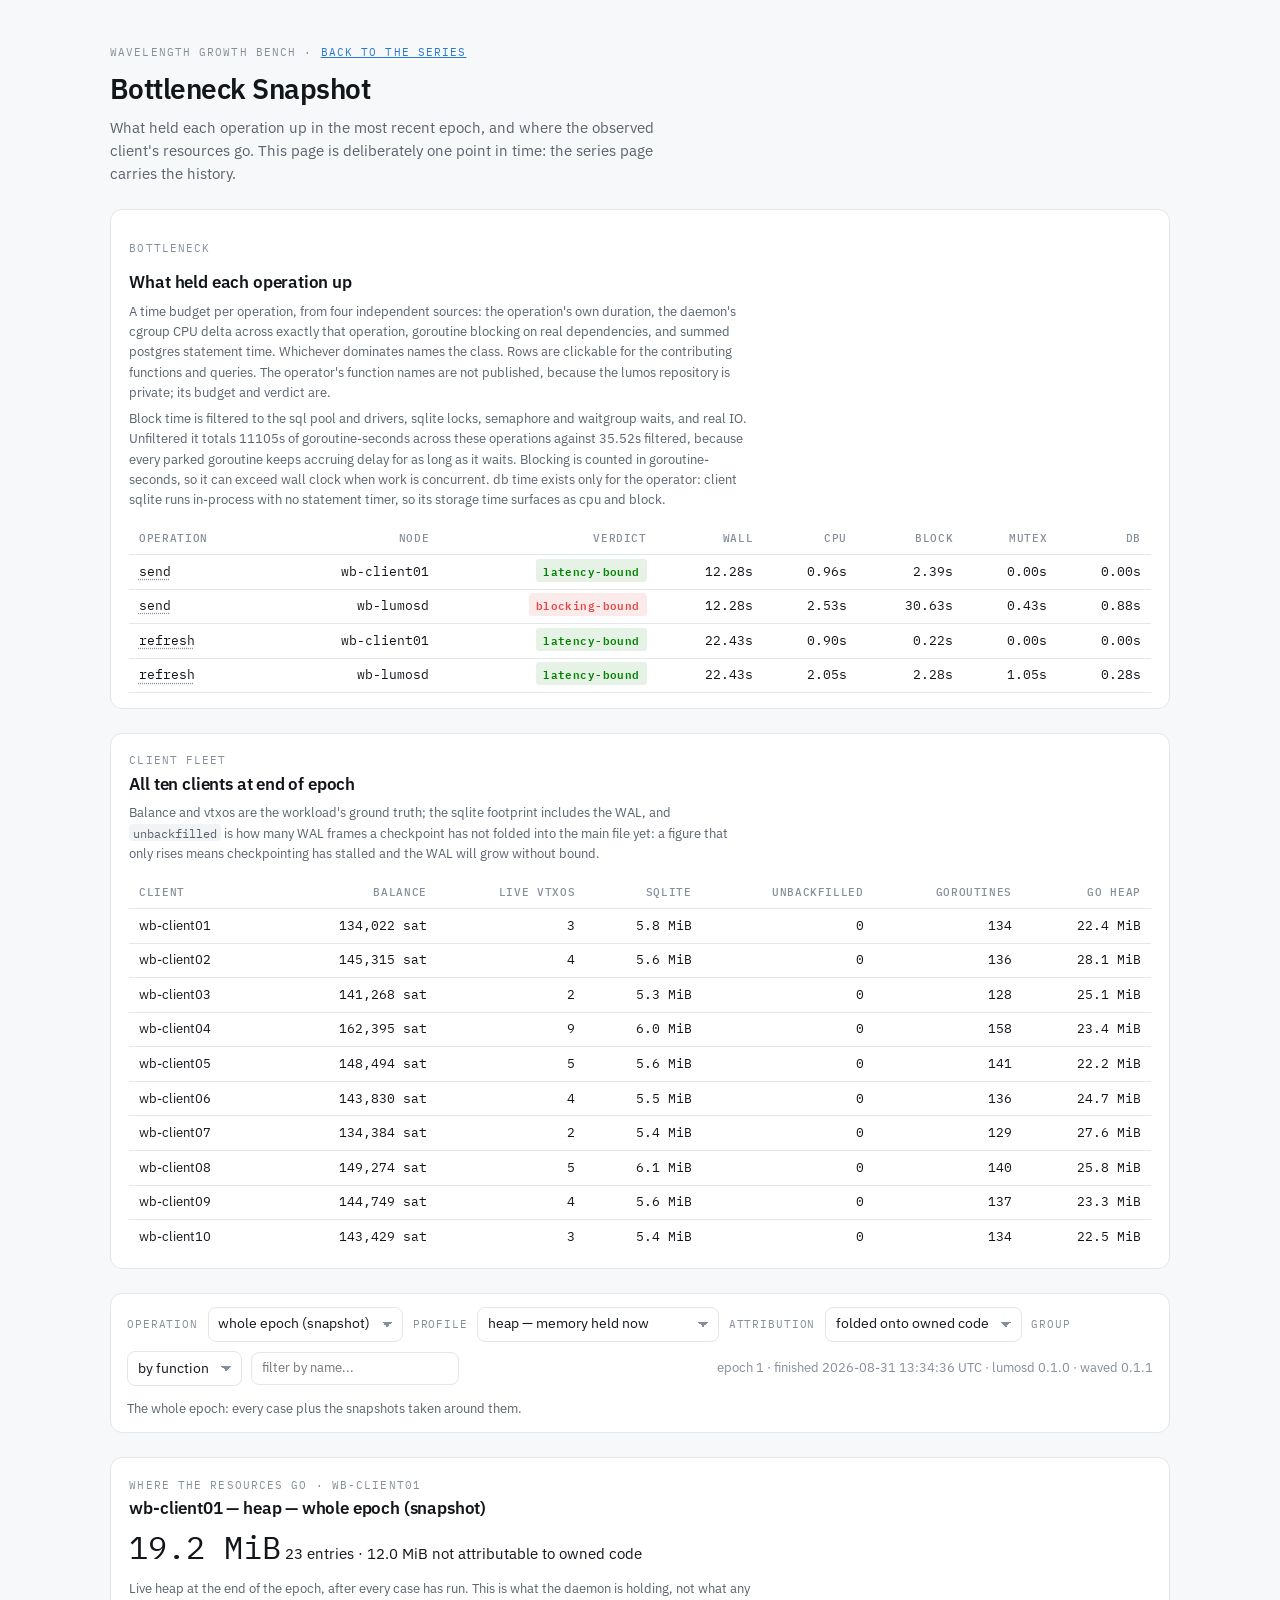
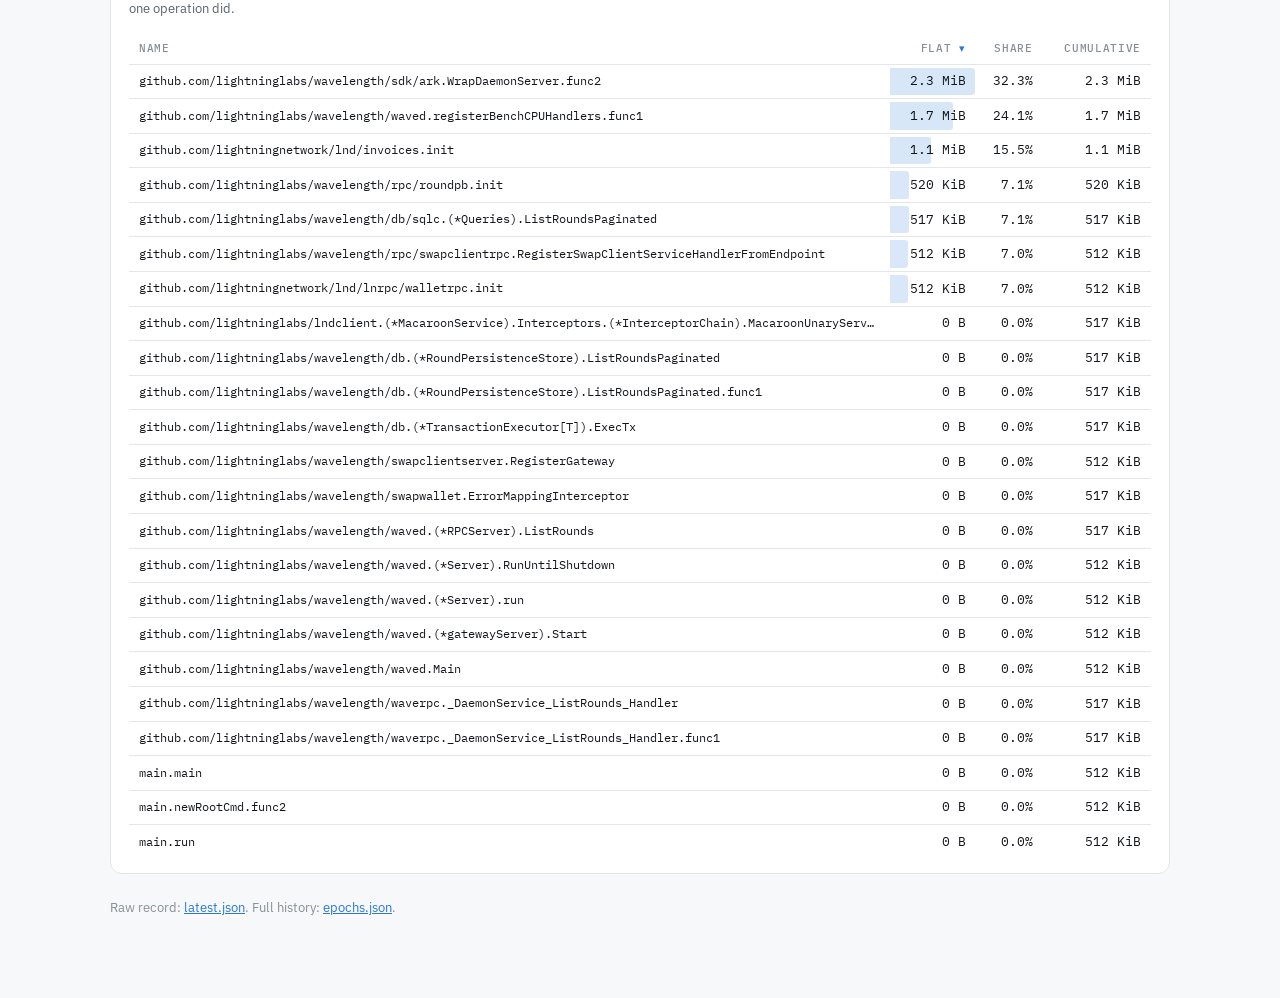
==== docs/nodes.html @ 622857ff "wavebench: initial harness, network, site" ====
<!doctype html>
<html lang="en">
<head>
<meta charset="utf-8">
<meta name="viewport" content="width=device-width, initial-scale=1">
<title>Bottleneck Snapshot</title>
<link rel="preconnect" href="https://fonts.googleapis.com">
<link rel="preconnect" href="https://fonts.gstatic.com" crossorigin>
<link rel="stylesheet" href="https://fonts.googleapis.com/css2?family=IBM+Plex+Sans:wght@400;500;600&family=IBM+Plex+Mono:wght@400;500;600&display=swap">
<link rel="stylesheet" href="tokens.css">
<style>
  /* Page-specific: the control row and the bar form. Everything else comes
     from tokens.css, which is generated from the series page. */
  .controls {
    display: flex; align-items: center; gap: .6rem; flex-wrap: wrap;
    padding: .8rem 1rem; background: var(--surface);
    border: 1px solid var(--hairline); border-radius: 12px;
  }
  .controls label {
    font-family: "IBM Plex Mono", monospace; font-size: .6875rem;
    letter-spacing: .08em; text-transform: uppercase; color: var(--ink-3);
  }
  select {
    font: inherit; font-size: .875rem; color: var(--ink);
    background: var(--surface); border: 1px solid var(--hairline);
    border-radius: 8px; padding: .34rem 2rem .34rem .6rem; cursor: pointer;
    appearance: none;
    background-image: linear-gradient(45deg, transparent 50%, var(--ink-3) 50%),
                      linear-gradient(135deg, var(--ink-3) 50%, transparent 50%);
    background-position: calc(100% - 15px) 52%, calc(100% - 10px) 52%;
    background-size: 5px 5px, 5px 5px;
    background-repeat: no-repeat;
  }
  select:focus-visible { outline: 2px solid var(--accent); outline-offset: 2px; }
  .controls .ctx { margin-left: auto; font-size: .8125rem; color: var(--ink-3); }

  input[type="search"] {
    font: inherit; font-size: .8125rem; color: var(--ink);
    background: var(--surface); border: 1px solid var(--hairline);
    border-radius: 8px; padding: .34rem .6rem; min-width: 13rem;
  }
  input[type="search"]:focus-visible { outline: 2px solid var(--accent); outline-offset: 2px; }

  th[data-sort] { cursor: pointer; user-select: none; }
  th[data-sort]:hover { color: var(--ink); }
  th.sorted::after { content: " \25BE"; color: var(--accent); }
  th.sorted.asc::after { content: " \25B4"; }

  /* Magnitude is drawn behind the value, so the table reads as a chart without
     needing a separate one. */
  td.mag { position: relative; }
  td.mag .b {
    position: absolute; left: 0; top: 3px; bottom: 3px;
    background: var(--series-1); opacity: .18; border-radius: 0 3px 3px 0;
  }
  td.mag span { position: relative; }
  td.neg .b { background: var(--good); }
  td.pos .b { background: var(--crit); }
  td.name { max-width: 42rem; overflow: hidden; text-overflow: ellipsis;
            font-size: .75rem; }
  tr.has-stack { cursor: pointer; }
  tr.stack td {
    font-size: .6875rem; color: var(--ink-3); white-space: pre-wrap;
    padding-top: 0; padding-bottom: .5rem;
  }

  /* Verdict pills. A named bottleneck class is a finding, so it reads as one;
     latency-bound is the benign case where no subsystem is the culprit. */
  #op-what { flex-basis: 100%; margin: .25rem 0 0; }
  .verdict { font-family: "IBM Plex Mono", ui-monospace, monospace;
    font-size: .6875rem; font-weight: 600; letter-spacing: .04em;
    padding: .125rem .4375rem; border-radius: 3px;
    background: var(--sunken); color: var(--ink-2); white-space: nowrap; }
  .verdict.cpu-bound, .verdict.db-bound, .verdict.lock-bound,
  .verdict.blocking-bound { background: var(--crit-bg); color: var(--crit); }
  .verdict.latency-bound { background: var(--good-bg); color: var(--good); }
  #bn-tbl tbody tr { cursor: pointer; }
  #bn-tbl tbody tr.open { background: var(--sunken); }
  tr.bn-detail > td { padding: 0 .625rem .75rem; }
  tr.bn-detail .cols { display: grid; gap: 1.125rem;
    grid-template-columns: repeat(auto-fit, minmax(14rem, 1fr)); }
  tr.bn-detail h4 { margin: 0 0 .25rem; font-size: .6875rem;
    letter-spacing: .06em; text-transform: uppercase; color: var(--ink-3); }
  tr.bn-detail ol { margin: 0; padding-left: 1.125rem; font-size: .75rem;
    color: var(--ink-2); }
  tr.bn-detail code { font-family: "IBM Plex Mono", ui-monospace, monospace;
    font-size: .6875rem; overflow-wrap: anywhere; }
</style>
</head>
<body>
<div class="wrap">
  <header>
    <span class="eyebrow">Wavelength Growth Bench &middot; <a href="./">back to the series</a></span>
    <h1>Bottleneck Snapshot</h1>
    <p class="lede">What held each operation up in the most recent epoch, and where
      the observed client's resources go. This page is deliberately one point in
      time: the series page carries the history.</p>
  </header>

  <section class="card" id="bn-card" hidden>
    <p class="eyebrow">Bottleneck</p>
    <h2>What held each operation up</h2>
    <p class="note">A time budget per operation, from four independent sources:
      the operation's own duration, the daemon's cgroup CPU delta across
      exactly that operation, goroutine blocking on real dependencies, and
      summed postgres statement time. Whichever dominates names the class.
      Rows are clickable for the contributing functions and queries. The
      operator's function names are not published, because the lumos
      repository is private; its budget and verdict are.</p>
    <p class="note" id="bn-caveat"></p>
    <div class="scroll"><table id="bn-tbl"><thead><tr>
      <th>operation</th><th>node</th><th>verdict</th>
      <th class="num">wall</th><th class="num">cpu</th><th class="num">block</th>
      <th class="num">mutex</th><th class="num">db</th>
    </tr></thead><tbody></tbody></table></div>
  </section>

  <section class="card">
    <span class="eyebrow">Client fleet</span>
    <h2>All ten clients at end of epoch</h2>
    <p class="note">Balance and vtxos are the workload's ground truth; the sqlite
      footprint includes the WAL, and <code>unbackfilled</code> is how many WAL
      frames a checkpoint has not folded into the main file yet: a figure that
      only rises means checkpointing has stalled and the WAL will grow without
      bound.</p>
    <div class="scroll"><table id="fleet-tbl"><thead><tr>
      <th>client</th><th class="num">balance</th><th class="num">live vtxos</th>
      <th class="num">sqlite</th><th class="num">unbackfilled</th>
      <th class="num">goroutines</th><th class="num">go heap</th>
    </tr></thead><tbody></tbody></table></div>
  </section>

  <section class="controls">
    <label for="op">Operation</label>
    <select id="op">
      <option value="epoch">whole epoch (snapshot)</option>
      <option value="send">send</option>
      <option value="refresh">refresh</option>
      <option value="growth">across epochs</option>
    </select>
    <label for="prof">Profile</label>
    <select id="prof">
      <option value="heap">heap &mdash; memory held now</option>
      <option value="allocs">allocs &mdash; memory ever allocated</option>
      <option value="goroutine">goroutines</option>
    </select>
    <label for="attr">Attribution</label>
    <select id="attr">
      <option value="folded">folded onto owned code</option>
      <option value="raw">raw, by leaf function</option>
    </select>
    <label for="grp">Group</label>
    <select id="grp">
      <option value="fn">by function</option>
      <option value="pkg">by package</option>
    </select>
    <input id="filter" type="search" placeholder="filter by name..." autocomplete="off">
    <span class="ctx" id="ctx"></span>
    <p class="note" id="op-what"></p>
  </section>

  <section class="card">
    <span class="eyebrow">Where the resources go &middot; wb-client01</span>
    <h2 id="prof-h">Profile</h2>
    <div class="hero"><span class="n num" id="prof-hero" style="font-size:2rem">&mdash;</span>
      <span class="u" id="prof-sub"></span></div>
    <p class="note" id="prof-note"></p>
    <div class="scroll"><table id="prof-tbl"><thead><tr>
      <th data-sort="name">name</th>
      <th data-sort="flat" class="sorted">flat</th>
      <th>share</th>
      <th data-sort="cum">cumulative</th>
    </tr></thead><tbody></tbody></table></div>
    <p class="note" id="prof-empty" hidden></p>
  </section>

  <footer id="footer"></footer>
</div>

<script>
const fmtBytes = b => {
  const s = b < 0 ? '−' : '';
  b = Math.abs(b);
  if (b >= 1073741824) return s + (b / 1073741824).toFixed(2) + ' GiB';
  if (b >= 1048576) return s + (b / 1048576).toFixed(1) + ' MiB';
  if (b >= 1024) return s + (b / 1024).toFixed(0) + ' KiB';
  return s + b + ' B';
};
const fmtCount = n => (n === null || n === undefined) ? '—' : n.toLocaleString('en-US');
const fmtSat = v => (v === null || v === undefined) ? '—' : fmtCount(+v) + ' sat';

let LATEST = null;
let PROFILES = null;
const sortState = { prof: { key: 'flat', asc: false } };

const CASE_WHAT = {
  send: '30 client-to-client OOR payments in 3 waves of 10: every client sends '
      + 'once per wave, concurrently, to a uniformly random other client, '
      + '2000-5000 sat, timed from submission to the OOR session reaching a '
      + 'terminal state.',
  refresh: 'Every client queues a refresh of its whole vtxo set and auto-joins '
      + 'the next round, so all ten land in one 10-participant round; timed '
      + 'until each client’s round FSM reaches a terminal state, with the '
      + 'harness mining throughout.',
};

// One renderer for the profile table.
function renderTable(tblId, rows, cols, state) {
  const tbl = document.getElementById(tblId);
  const tbody = tbl.querySelector('tbody');
  tbody.textContent = '';
  tbl.querySelectorAll('th[data-sort]').forEach(th => {
    th.classList.toggle('sorted', th.dataset.sort === state.key);
    th.classList.toggle('asc', th.dataset.sort === state.key && state.asc);
  });

  const dir = state.asc ? 1 : -1;
  rows = rows.slice().sort((a, b) => {
    const k = state.key;
    if (k === 'name') return dir * String(a.name).localeCompare(String(b.name));
    return dir * ((a[k] || 0) - (b[k] || 0));
  });

  const max = Math.max(...rows.map(r => Math.abs(r[cols.magKey] || 0)), 1);
  for (const r of rows) {
    const tr = document.createElement('tr');
    if (r.stack && r.stack.length) tr.className = 'has-stack';

    const name = document.createElement('td');
    name.className = 'name';
    // Names come from a binary and are not markup; insert as text.
    name.textContent = r.name;
    name.title = r.name;
    tr.append(name);

    for (const c of cols.cells) {
      const td = document.createElement('td');
      if (c.mag) {
        td.className = 'mag' + (r[c.key] < 0 ? ' neg' : (cols.signed ? ' pos' : ''));
        const b = document.createElement('div');
        b.className = 'b';
        b.style.width = (Math.abs(r[c.key] || 0) / max * 100).toFixed(1) + '%';
        td.append(b);
        const sp = document.createElement('span');
        sp.textContent = c.fmt(r[c.key]);
        td.append(sp);
      } else {
        td.textContent = c.fmt(r[c.key], r);
      }
      tr.append(td);
    }
    tbody.append(tr);

    if (r.stack && r.stack.length) {
      const sr = document.createElement('tr');
      sr.className = 'stack';
      sr.hidden = true;
      const td = document.createElement('td');
      td.colSpan = 1 + cols.cells.length;
      td.textContent = r.stack.join('\n');
      sr.append(td);
      tbody.append(sr);
      tr.addEventListener('click', () => { sr.hidden = !sr.hidden; });
    }
  }
  return rows.length;
}

function renderProfile() {
  const node = 'wb-client01';
  const op = document.getElementById('op').value;
  const kind = document.getElementById('prof').value;
  const attr = document.getElementById('attr').value;
  const group = document.getElementById('grp').value;
  const q = document.getElementById('filter').value.trim().toLowerCase();
  const empty = document.getElementById('prof-empty');
  const tbody = document.getElementById('prof-tbl').querySelector('tbody');

  const opLabel = document.getElementById('op').selectedOptions[0].textContent;
  document.getElementById('prof-h').textContent =
    node + ' — ' + kind + ' — ' + opLabel;

  document.getElementById('op-what').textContent =
    CASE_WHAT[op] || (op === 'epoch'
      ? 'The whole epoch: every case plus the snapshots taken around them.'
      : op === 'growth'
      ? 'Difference between this epoch and the first epoch captured, so what '
        + 'has accumulated rather than what one run did.'
      : '');

  const show = (msg) => {
    tbody.textContent = '';
    document.getElementById('prof-hero').textContent = 'n/a';
    document.getElementById('prof-sub').textContent = '';
    empty.hidden = false;
    empty.textContent = msg;
  };

  if (!PROFILES) return show('No profile data published yet.');
  const n = PROFILES.nodes[node];
  if (!n) return show('No profiles captured for this node.');

  let src, note, signed = false;
  if (op === 'epoch') {
    src = (n.snapshot || {})[kind];
    note = {
      heap: 'Live heap at the end of the epoch, after every case has run. This is ' +
            'what the daemon is holding, not what any one operation did.',
      allocs: 'Every allocation since the daemon started, so this is lifetime churn ' +
              'across all epochs, not this epoch alone. Pick an operation to scope it.',
      goroutine: 'Goroutines at the end of the epoch, grouped by the frame that ' +
                 'identifies them. Click a row for its stack.',
    }[kind];
  } else if (op === 'growth') {
    src = (n.growth || {})[kind];
    signed = true;
    note = 'Difference between the epoch-boundary profiles of epoch ' +
      PROFILES.baseline_epoch + ' and epoch ' + PROFILES.epoch +
      '. Positive means the client is holding or allocating more than it was.';
  } else {
    const c = (n.cases || {})[op];
    src = c ? c[kind] : null;
    signed = true;
    note = 'Difference across a capture taken immediately before and after this ' +
      'case, so it is scoped to that operation. For allocs it is what the ' +
      'operation allocated; for heap it is what the operation left behind.';
    if (c && c.goroutine_delta !== undefined && kind === 'goroutine') {
      note = 'This case changed the goroutine count by ' +
        (c.goroutine_delta >= 0 ? '+' : '') + c.goroutine_delta +
        '. Per-stack differences are not kept for goroutines; use the whole-epoch ' +
        'snapshot for stacks.';
    }
  }
  document.getElementById('prof-note').textContent = note || '';

  if (!src) {
    if (op === 'growth') {
      return show('Growth needs epoch-boundary profiles from two epochs. ' +
        PROFILES.profiles_available + ' captured so far.');
    }
    if (op !== 'epoch' && kind === 'goroutine') {
      const d = ((n.cases || {})[op] || {}).goroutine_delta;
      return show(d === undefined
        ? 'No goroutine capture for this case yet.'
        : 'Goroutine count changed by ' + (d >= 0 ? '+' : '') + d +
          ' during this case. Switch to the whole-epoch snapshot for per-stack detail.');
    }
    return show('No ' + kind + ' profile for this selection. It is captured from the ' +
      'next epoch onward.');
  }

  const unit = src.unit;
  const fmt = unit === 'bytes' ? fmtBytes : fmtCount;
  let list = group === 'pkg' ? (src.packages || []) : (src[attr] || []);
  let rows = list.map(r => ({
    name: group === 'pkg' ? r.pkg : r.fn,
    flat: r.flat, cum: r.cum !== undefined ? r.cum : r.flat, stack: r.stack,
  }));
  if (q) rows = rows.filter(r => r.name.toLowerCase().includes(q));

  const total = rows.reduce((a, r) => a + Math.abs(r.flat), 0);
  document.getElementById('prof-hero').textContent =
    unit === 'bytes' ? fmt(src.total) : fmtCount(src.total);
  const bits = [rows.length + ' entries'];
  if (q) bits.push('matching "' + q + '"');
  if (attr === 'folded' && src.unattributed) {
    bits.push(fmt(src.unattributed) + ' not attributable to owned code');
  }
  document.getElementById('prof-sub').textContent = bits.join(' · ');

  const count = renderTable('prof-tbl', rows, {
    magKey: 'flat', signed,
    cells: [
      { key: 'flat', mag: true, fmt: v => (signed && v > 0 ? '+' : '') + fmt(v) },
      { key: 'flat', fmt: v => total ? (Math.abs(v) / total * 100).toFixed(1) + '%' : '0%' },
      { key: 'cum', fmt: v => fmt(v) },
    ],
  }, sortState.prof);

  empty.hidden = count > 0;
  if (!count) {
    empty.textContent = q ? 'Nothing matches that filter.'
      : (src.total === 0
        ? 'The client did no measurable ' + kind + ' work during this operation.'
        : 'No rows for this view.');
  }
}

function renderFleet() {
  const tb = document.querySelector('#fleet-tbl tbody');
  tb.textContent = '';
  const clients = LATEST.clients || {};
  for (const name of Object.keys(clients).sort()) {
    const c = clients[name];
    const tr = document.createElement('tr');
    const cells = [
      name,
      fmtSat(c.balance_sat),
      fmtCount(c.live_vtxos),
      c.sqlite_bytes != null ? fmtBytes(c.sqlite_bytes) : '—',
      c.wal && c.wal.unbackfilled != null ? fmtCount(c.wal.unbackfilled) : '—',
      fmtCount(c.goroutines),
      c.heap_bytes != null ? fmtBytes(c.heap_bytes) : '—',
    ];
    cells.forEach((v, i) => {
      const td = document.createElement('td');
      td.textContent = v;
      if (i === 0) td.style.fontFamily = 'inherit';
      tr.append(td);
    });
    tb.append(tr);
  }
}

function fmtS(v) {
  return (v === null || v === undefined) ? '—' : v.toFixed(2) + 's';
}

function bnDetail(op) {
  if (op.top && op.top.redacted) {
    return '<p class="note">' + op.top.redacted + '.</p>';
  }
  const list = (title, rows, fmt) => rows && rows.length
    ? '<div><h4>' + title + '</h4><ol>' +
      rows.slice(0, 6).map(fmt).join('') + '</ol></div>'
    : '';
  return '<div class="cols">' +
    list('CPU by function', op.top.cpu,
      r => '<li><code>' + r.fn + '</code> &middot; ' +
           r.self_s.toFixed(2) + 's</li>') +
    list('CPU by package', op.top.cpu_packages,
      r => '<li><code>' + r.pkg + '</code> &middot; ' +
           r.self_s.toFixed(2) + 's</li>') +
    list('Blocked on', op.top.block,
      r => '<li><code>' + r.fn + '</code> &middot; ' +
           r.self_s.toFixed(2) + 's</li>') +
    list('Slowest queries', op.top.db,
      r => '<li>' + r.total_ms.toFixed(0) + 'ms over ' + r.calls +
           ' calls &middot; <code>' +
           r.query.replace(/^-- name: /, '') + '</code></li>') +
    '</div>';
}

function renderBottlenecks(b) {
  if (!b || !b.operations || !b.operations.length) return;
  document.getElementById('bn-card').hidden = false;
  const raw = b.operations.reduce((a, o) => a + (o.budget.block_raw_s || 0), 0);
  const filt = b.operations.reduce((a, o) => a + (o.budget.block_s || 0), 0);
  document.getElementById('bn-caveat').textContent =
    'Block time is filtered to the sql pool and drivers, sqlite locks, '
    + 'semaphore and waitgroup waits, and real IO. Unfiltered it totals '
    + raw.toFixed(0) + 's of goroutine-seconds across these operations against '
    + filt.toFixed(2) + 's filtered, because every parked goroutine keeps '
    + 'accruing delay for as long as it waits. Blocking is counted in '
    + 'goroutine-seconds, so it can exceed wall clock when work is concurrent. '
    + 'db time exists only for the operator: client sqlite runs in-process '
    + 'with no statement timer, so its storage time surfaces as cpu and block.';

  const tb = document.querySelector('#bn-tbl tbody');
  tb.innerHTML = '';
  b.operations.forEach(op => {
    const tr = document.createElement('tr');
    const what = CASE_WHAT[op.case];
    const caseCell = what
      ? '<td class="explained" title="' + what + '">' + op.case + '</td>'
      : '<td>' + op.case + '</td>';
    tr.innerHTML = caseCell + '<td>' + op.node + '</td>'
      + '<td><span class="verdict ' + op.verdict + '">' + op.verdict
      + '</span></td>'
      + '<td class="num">' + fmtS(op.budget.wall_s) + '</td>'
      + '<td class="num">' + fmtS(op.budget.cpu_s) + '</td>'
      + '<td class="num">' + fmtS(op.budget.block_s) + '</td>'
      + '<td class="num">' + fmtS(op.budget.mutex_s) + '</td>'
      + '<td class="num">' + fmtS(op.budget.db_s) + '</td>';
    const det = document.createElement('tr');
    det.className = 'bn-detail';
    det.hidden = true;
    det.innerHTML = '<td colspan="8"><p class="note">' + op.why + '</p>'
      + bnDetail(op) + '</td>';
    tr.addEventListener('click', () => {
      det.hidden = !det.hidden;
      tr.classList.toggle('open', !det.hidden);
    });
    tb.appendChild(tr);
    tb.appendChild(det);
  });
}

function wireSorting() {
  document.getElementById('prof-tbl').querySelectorAll('th[data-sort]').forEach(th => {
    th.addEventListener('click', () => {
      const st = sortState.prof;
      if (st.key === th.dataset.sort) st.asc = !st.asc;
      else { st.key = th.dataset.sort; st.asc = false; }
      renderProfile();
    });
  });
}

for (const id of ['op', 'prof', 'attr', 'grp']) {
  document.getElementById(id).addEventListener('change', renderProfile);
}
let t;
document.getElementById('filter').addEventListener('input', () => {
  clearTimeout(t);
  t = setTimeout(renderProfile, 120);
});
wireSorting();

Promise.all([
  fetch('latest.json').then(r => r.json()),
  fetch('profiles.json').then(r => r.ok ? r.json() : null).catch(() => null),
  fetch('bottlenecks.json').then(r => r.ok ? r.json() : null).catch(() => null),
]).then(([d, p, b]) => {
  LATEST = d;
  PROFILES = p;
  document.getElementById('ctx').textContent =
    `epoch ${d.epoch} · finished ${d.finished_at.replace('T', ' ').replace('Z', ' UTC')}` +
    ` · lumosd ${d.versions.lumosd} · waved ${d.versions.waved}`;
  renderBottlenecks(b);
  renderFleet();
  renderProfile();
  document.getElementById('footer').innerHTML =
    'Raw record: <a href="latest.json">latest.json</a>. Full history: ' +
    '<a href="epochs.json">epochs.json</a>.';
}).catch(err => {
  document.getElementById('ctx').textContent = 'could not load latest.json: ' + err;
});
</script>
</body>
</html>
---- docs/tokens.css ----
/* Generated from index.html by bench/render.sh. Do not edit. */
/* Light palette is the complete set; the dark blocks below redefine only
     tokens, so nothing is ever defined solely behind a media query. */
  :root {
    color-scheme: light;
    --ground:   #f7f8f9;
    --surface:  #ffffff;
    --sunken:   #f1f3f5;
    --hairline: #e3e6ea;
    --grid:     #edf0f3;
    --ink:      #12151a;
    --ink-2:    #5a626d;
    --ink-3:    #868e99;
    --accent:   #2a78d6;
    --good:     #008300;
    --good-bg:  #e6f2e6;
    --crit:     #e34948;
    --crit-bg:  #fbeaea;
    --series-1: #2a78d6;
    --series-2: #eb6834;
    --series-3: #1baf7a;
  }
  @media (prefers-color-scheme: dark) {
    :root:not([data-theme="light"]) {
      color-scheme: dark;
      --ground:   #0f1216;
      --surface:  #171b21;
      --sunken:   #1d2229;
      --hairline: #262c34;
      --grid:     #222831;
      --ink:      #f2f4f7;
      --ink-2:    #a6aeb9;
      --ink-3:    #767e89;
      --accent:   #3987e5;
      --good:     #4caf50;
      --good-bg:  #16281a;
      --crit:     #e66767;
      --crit-bg:  #2b1a1a;
      --series-1: #3987e5;
      --series-2: #d95926;
      --series-3: #199e70;
    }
  }
  :root[data-theme="dark"] {
    color-scheme: dark;
    --ground:   #0f1216;
    --surface:  #171b21;
    --sunken:   #1d2229;
    --hairline: #262c34;
    --grid:     #222831;
    --ink:      #f2f4f7;
    --ink-2:    #a6aeb9;
    --ink-3:    #767e89;
    --accent:   #3987e5;
    --good:     #4caf50;
    --good-bg:  #16281a;
    --crit:     #e66767;
    --crit-bg:  #2b1a1a;
    --series-1: #3987e5;
    --series-2: #d95926;
    --series-3: #199e70;
  }

  *, *::before, *::after { box-sizing: border-box; }
  body {
    margin: 0;
    padding: 2.75rem 1.25rem 5rem;
    background: var(--ground);
    color: var(--ink);
    font-family: "IBM Plex Sans", ui-sans-serif, system-ui, -apple-system, "Segoe UI", sans-serif;
    font-size: 15px;
    line-height: 1.55;
    -webkit-font-smoothing: antialiased;
  }
  .wrap { max-width: 1060px; margin: 0 auto; display: flex; flex-direction: column; gap: 1.5rem; }

  /* Numbers are the content here, so every measured value is set in mono and
     tabular so columns line up. */
  .num { font-family: "IBM Plex Mono", ui-monospace, SFMono-Regular, Menlo, monospace;
         font-variant-numeric: tabular-nums; }

  .eyebrow {
    font-family: "IBM Plex Mono", ui-monospace, monospace;
    font-size: .6875rem; letter-spacing: .1em; text-transform: uppercase;
    color: var(--ink-3);
  }
  header { display: flex; flex-direction: column; gap: .35rem; }
  h1 { font-size: 1.75rem; font-weight: 600; letter-spacing: -.018em; margin: 0;
       text-wrap: balance; }
  .lede { color: var(--ink-2); margin: 0; max-width: 62ch; }
  .meta { display: flex; flex-wrap: wrap; gap: .4rem .5rem; align-items: center;
          margin-top: .5rem; }

  .chip {
    display: inline-flex; align-items: center; gap: .4rem;
    border: 1px solid var(--hairline); border-radius: 999px;
    padding: .17rem .6rem; font-size: .75rem; color: var(--ink-2);
    background: var(--surface);
  }
  .chip.ok   { color: var(--good); background: var(--good-bg); border-color: transparent; }
  .chip.bad  { color: var(--crit); background: var(--crit-bg); border-color: transparent; }
  .chip .dot { width: 6px; height: 6px; border-radius: 50%; background: currentColor; flex: none; }

  .readout {
    display: grid; gap: 1px; background: var(--hairline);
    border: 1px solid var(--hairline); border-radius: 12px; overflow: hidden;
    grid-template-columns: repeat(auto-fit, minmax(158px, 1fr));
  }
  .cell { background: var(--surface); padding: .9rem 1rem 1rem; }
  .cell .k { font-family: "IBM Plex Mono", monospace; font-size: .6875rem;
             letter-spacing: .08em; text-transform: uppercase; color: var(--ink-3); }
  .cell .v { font-size: 1.55rem; font-weight: 500; line-height: 1.2; margin-top: .3rem;
             font-family: "IBM Plex Mono", ui-monospace, monospace;
             font-variant-numeric: tabular-nums; letter-spacing: -.02em; }
  .cell .d { font-size: .75rem; color: var(--ink-3); margin-top: .2rem; line-height: 1.4; }

  .card {
    background: var(--surface); border: 1px solid var(--hairline);
    border-radius: 12px; padding: 1.15rem 1.15rem .9rem;
    display: flex; flex-direction: column; gap: .1rem;
  }
  .card h2 { font-size: 1.0625rem; font-weight: 600; margin: 0; letter-spacing: -.01em; }
  .note { color: var(--ink-2); font-size: .8125rem; margin: .3rem 0 0; max-width: 78ch; }
  .warn { color: var(--crit); font-size: .8125rem; margin: .4rem 0 0; }
  code { font-family: "IBM Plex Mono", monospace; font-size: .95em;
         background: var(--sunken); padding: .05em .3em; border-radius: 4px; }

  .explained { text-decoration: underline dotted var(--ink-3);
    text-underline-offset: 3px; cursor: help; }
  .legend { display: flex; flex-wrap: wrap; gap: .9rem; margin: .75rem 0 .1rem; }
  .legend span { display: inline-flex; align-items: center; gap: .4rem;
                 font-size: .8125rem; color: var(--ink-2); }
  .swatch { width: 10px; height: 10px; border-radius: 3px; flex: none; }

  .plot { position: relative; width: 100%; }
  svg { display: block; width: 100%; height: auto; }
  .tip {
    position: absolute; pointer-events: none; opacity: 0; transition: opacity .08s linear;
    background: var(--surface); border: 1px solid var(--hairline); border-radius: 8px;
    padding: .5rem .6rem; font-size: .8125rem;
    box-shadow: 0 6px 18px rgb(18 21 26 / 14%); white-space: nowrap; z-index: 5;
  }
  .tip .hd { font-family: "IBM Plex Mono", monospace; font-size: .6875rem;
             letter-spacing: .08em; text-transform: uppercase;
             color: var(--ink-3); margin-bottom: .3rem; }
  .tip .row { display: flex; align-items: center; gap: .4rem; color: var(--ink-2); }
  .tip .row b { color: var(--ink); font-weight: 500;
                font-family: "IBM Plex Mono", monospace; font-variant-numeric: tabular-nums; }

  .scroll { overflow-x: auto; margin-top: .75rem; }
  table { border-collapse: collapse; width: 100%; font-size: .8125rem; }
  th, td { text-align: right; padding: .42rem .6rem; white-space: nowrap;
           border-bottom: 1px solid var(--hairline); }
  td { font-family: "IBM Plex Mono", ui-monospace, monospace; font-variant-numeric: tabular-nums; }
  th { font-family: "IBM Plex Mono", monospace; font-size: .6875rem; font-weight: 500;
       letter-spacing: .06em; text-transform: uppercase; color: var(--ink-3);
       position: sticky; top: 0; background: var(--surface); }
  th:first-child, td:first-child { text-align: left; }
  tbody tr:last-child td { border-bottom: none; }

  /* Status is a pill, so it never rests on color alone. */
  .pill { display: inline-block; border-radius: 999px; padding: .05rem .45rem;
          font-size: .75rem; font-weight: 500; }
  .pill.ok  { color: var(--good); background: var(--good-bg); }
  .pill.bad { color: var(--crit); background: var(--crit-bg); }

  details > summary {
    cursor: pointer; color: var(--ink-2); font-size: .875rem;
    padding: .1rem 0; border-radius: 4px;
  }
  details > summary:focus-visible,
  a:focus-visible { outline: 2px solid var(--accent); outline-offset: 2px; }
  footer { color: var(--ink-3); font-size: .8125rem; }
  a { color: var(--accent); }
  @media (prefers-reduced-motion: reduce) { * { transition: none !important; } }
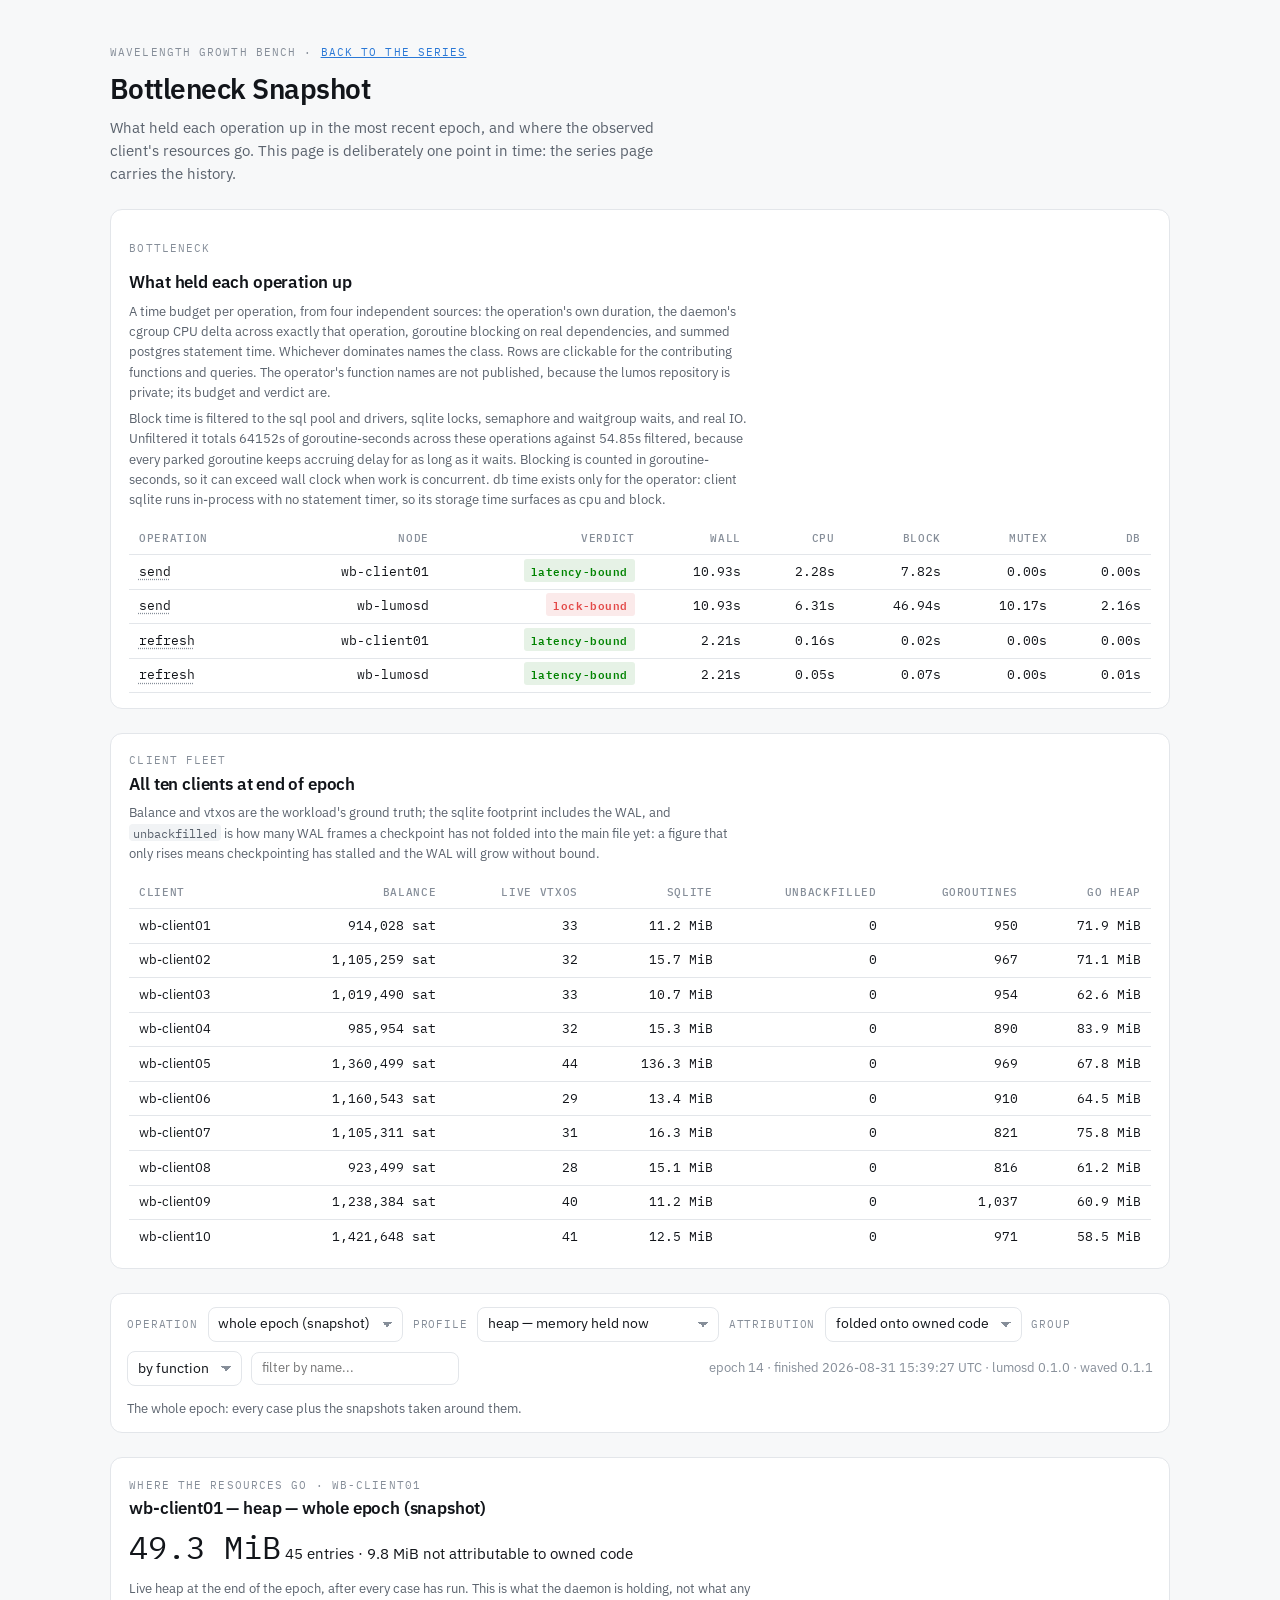
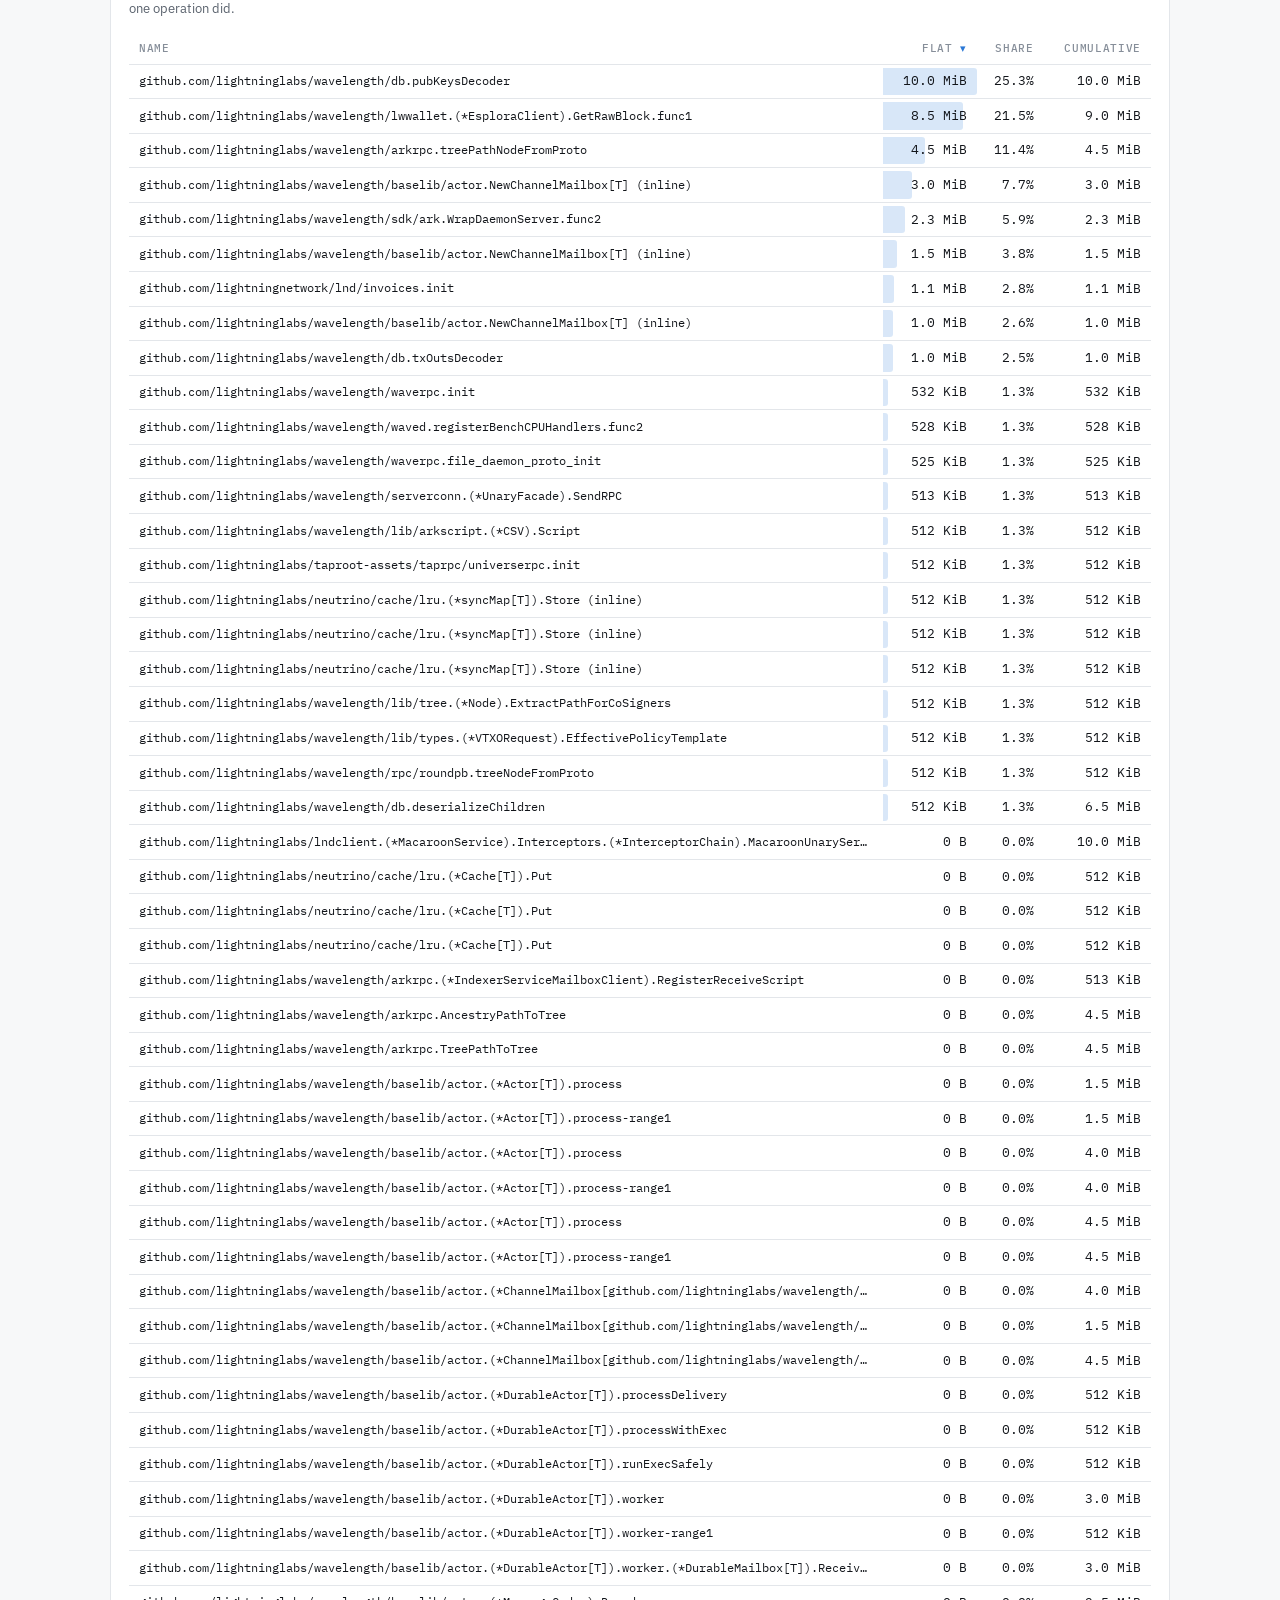
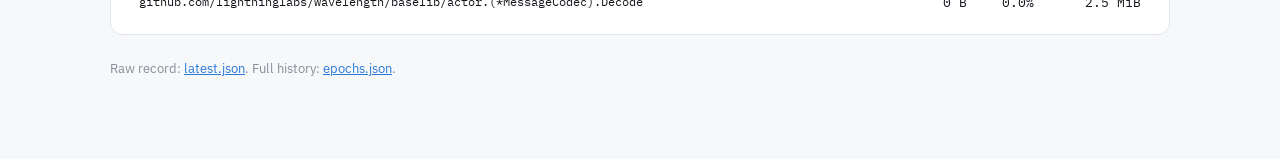
==== commit 965de693: "wavebench v2.1: wallet-realistic selective refresh, real-time block pacing" ====
--- a/docs/nodes.html
+++ b/docs/nodes.html
@@ -196,12 +196,13 @@
 const CASE_WHAT = {
   send: '30 client-to-client OOR payments in 3 waves of 10: every client sends '
       + 'once per wave, concurrently, to a uniformly random other client, '
-      + '2000-5000 sat, timed from submission to the OOR session reaching a '
+      + '25-100k sat, timed from submission to the OOR session reaching a '
       + 'terminal state.',
-  refresh: 'Every client queues a refresh of its whole vtxo set and auto-joins '
-      + 'the next round, so all ten land in one 10-participant round; timed '
-      + 'until each client’s round FSM reaches a terminal state, with the '
-      + 'harness mining throughout.',
+  refresh: 'Selective, wallet-realistic refresh (from epoch 14): only vtxos '
+      + 'within 300 blocks of batch expiry or with OOR chain depth 6+, '
+      + 'queued into the next shared round; clients with nothing due skip. '
+      + 'Timed until each submitting client’s round FSM reaches a terminal '
+      + 'state, with the harness mining throughout.',
 };
 
 // One renderer for the profile table.
